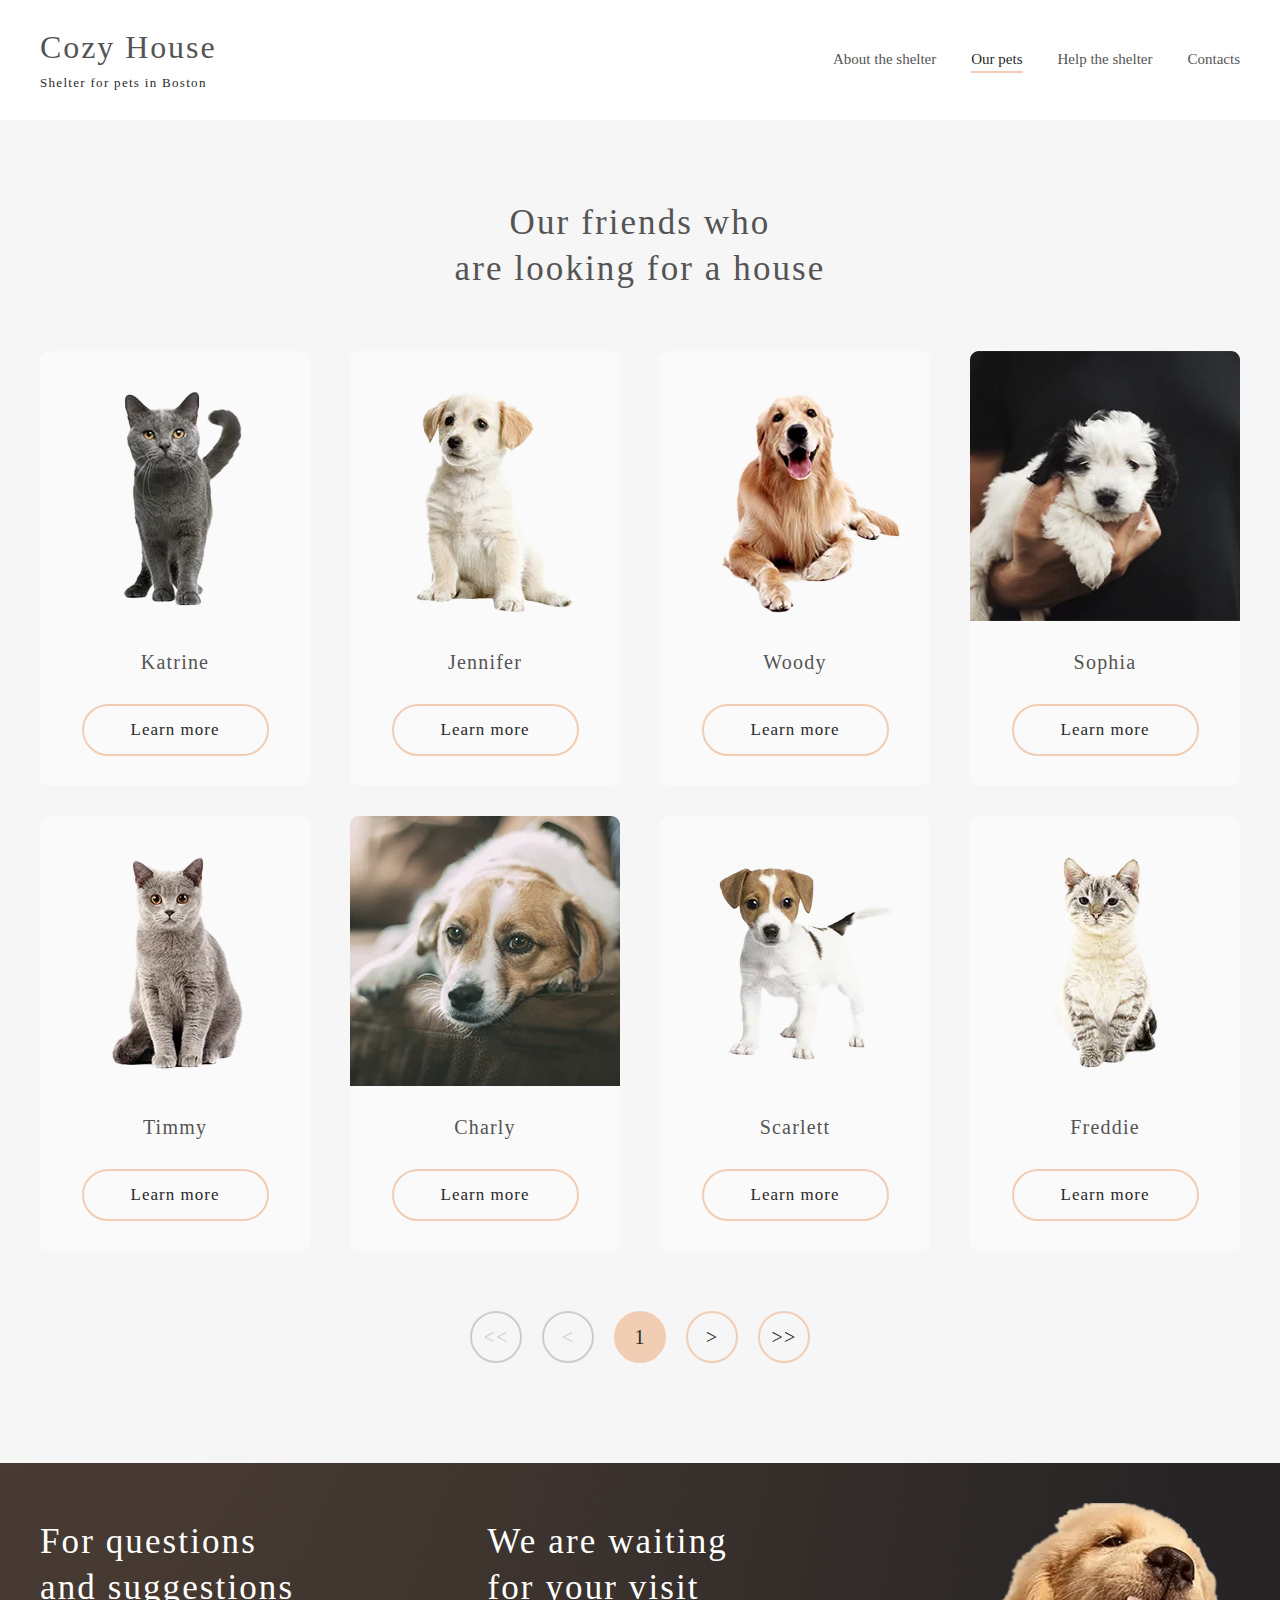
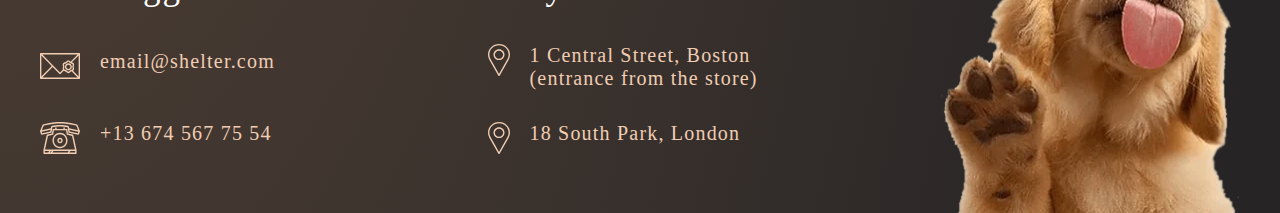
==== pages/pets/index.html @ 02c0f11a "feat: copy shelter from rsschool privat repository" ====
<!DOCTYPE html>
<html lang="en">

<head>
	<meta charset="UTF-8">
	<meta http-equiv="X-UA-Compatible" content="IE=edge">
	<meta name="viewport" content="width=device-width, initial-scale=1.0">
	<link rel="icon" href="../../assets/images/favicon--pets2.ico">
	<link rel="stylesheet" href="./css/style.css">
	<title>Pets</title>
</head>

<body>
	<div class="wrapper">
		<header class="header">
			<div class="header__container container">
				<div class="header__logo">
					<h1 class="header__title"><a href="../main/index.html">Cozy House</a></h1>
					<div class="header__subtitle">Shelter for pets in Boston</div>
				</div>
				<nav class="header__nav">
					<ul class="header__list">
						<li class="header__item"><a href="../main/index.html" class="header__link">About the shelter</a></li>
						<li class="header__item header__item--active"><a href="#" class="header__link header__link--active">Our pets</a></li>
						<li class="header__item"><a href="../main/index.html#help" class="header__link">Help the shelter</a></li>
						<li class="header__item"><a href="#footer" class="header__link">Contacts</a></li>
					</ul>
				</nav>
				<div class="hamburger">
					<div class="line line1"></div>
					<div class="line line2"></div>
					<div class="line line3"></div>
				</div>
				<div class="hamburger-overlay"></div>
			</div>
		</header>
		<main class="main">
			<section class="gallery">
				<div class="gallery__container container">
					<h3 class="gallery__title">
						Our friends who<br />
						are looking for a house
					</h3>
					<div class="gallery__body body-gallery">				
					<div class="body-gallery__card" data-name="Katrine">
						<img src="../../assets/images/pets-katrine_no_bg.webp" alt="Katrine" class="body-gallery__picture">
						<h4 class="body-gallery__title">Katrine</h4>
						<div class="btn btn--transparent"><a href="javascript:void(0);" class="btn__link">Learn more</a></div>
					</div>
					<div class="body-gallery__card" data-name="Jennifer">
						<img src="../../assets/images/pets-jennifer_no_bg.webp" alt="Jennifer" class="body-gallery__picture">
						<h4 class="body-gallery__title">Jennifer</h4>
						<div class="btn btn--transparent jennifer-button"><a href="javascript:void(0);" class="btn__link">Learn more</a></div>
					</div>
					<div class="body-gallery__card" data-name="Woody">
						<img src="../../assets/images/pets-woody_no_bg.webp" alt="Woody" class="body-gallery__picture">
						<h4 class="body-gallery__title">Woody</h4>
						<div class="btn btn--transparent"><a href="javascript:void(0);" class="btn__link">Learn more</a></div>
					</div>
					<div class="body-gallery__card" data-name="Sophia">
						<img src="../../assets/images/pets-sophia.webp" alt="Sophia" class="body-gallery__picture">
						<h4 class="body-gallery__title">Sophia</h4>
						<div class="btn btn--transparent"><a href="javascript:void(0);" class="btn__link">Learn more</a></div>
					</div>
					<div class="body-gallery__card" data-name="Timmy">
						<img src="../../assets/images/pets-timmy_no-bg.webp" alt="Timmy" class="body-gallery__picture">
						<h4 class="body-gallery__title">Timmy</h4>
						<div class="btn btn--transparent"><a href="javascript:void(0);" class="btn__link">Learn more</a></div>
					</div>
					<div class="body-gallery__card" data-name="Charly">
						<img src="../../assets/images/pets-charly.webp" alt="Charly" class="body-gallery__picture">
						<h4 class="body-gallery__title">Charly</h4>
						<div class="btn btn--transparent"><a href="javascript:void(0);" class="btn__link">Learn more</a></div>
					</div>
					<div class="body-gallery__card" data-name="Scarlett">
						<img src="../../assets/images/pets-scarlet_no-bg.webp" alt="Scarlett" class="body-gallery__picture">
						<h4 class="body-gallery__title">Scarlett</h4>
						<div class="btn btn--transparent"><a href="javascript:void(0);" class="btn__link">Learn more</a></div>
					</div>
					<div class="body-gallery__card" data-name="Freddie">
						<img src="../../assets/images/pets-fredie_no-bg.webp" alt="Freddie" class="body-gallery__picture">
						<h4 class="body-gallery__title">Freddie</h4>
						<div class="btn btn--transparent"><a href="javascript:void(0);" class="btn__link">Learn more</a></div>
					</div>
					</div>
					<div class="gallery__controls">
						<div class="arrow arrow--previos">&lt;&lt;</div>
						<div class="arrow arrow--previos">&lt;</div>
						<div class="arrow arrow--actual">1</div>
						<div class="arrow arrow--further">&gt;</div>
						<div class="arrow arrow--further">&gt;&gt;</div>
					</div>
				</div>
			</section>
		</main>
		<footer class="footer" id="footer">
			<div class="footer__container container">
				<div class="footer__column">
					<h3 class="footer__title">
						For questions and suggestions
					</h3>
					<div class="footer__item item-footer item-footer--left">
						<a href="mailto:email@shelter.com" class="item-footer__link">
							<img src="../../assets/icons/icon-email.svg" alt="E-mail" class="item-footer__img">
						</a>
						<div class="item-footer-text"><a href="mailto:email@shelter.com"
								class="item-footer__link">email@shelter.com</a></div>
					</div>
					<div class="footer__item item-footer item-footer--left-2">
						<a href="tel:+136745677554" class="item-footer__link">
							<img src="../../assets/icons/icon-phone.svg" alt="Phone" class="item-footer__img">
						</a>
						<div class="item-footer-text"><a href="tel:+136745677554" class="item-footer__link">+13 674 567 75
								54</a></div>
					</div>
				</div>
				<div class="footer__column">
					<h3 class="footer__title">
						We are waiting for your visit
					</h3>
					<div class="footer__item item-footer item-footer--right">
						<a href="https://goo.gl/maps/mhTbUUXM4qGCD4QF9" class="item-footer__link">
							<img src="../../assets/icons/icon-marker.svg" alt="Map 1" class="item-footer__img">
						</a>
						<div class="item-footer-text"><a href="https://goo.gl/maps/mhTbUUXM4qGCD4QF9" class="item-footer__link">1
								Central Street, Boston <br /> (entrance from the store)</a></div>
					</div>
					<div class="footer__item item-footer item-footer--right-2">
						<a href="https://goo.gl/maps/EDVRrbrvhe4mkYNGA" class="item-footer__link">
							<img src="../../assets/icons/icon-marker.svg" alt="Map 2" class="item-footer__img">
						</a>
						<div class="item-footer-text"><a href="https://goo.gl/maps/EDVRrbrvhe4mkYNGA" class="item-footer__link">18
								South Park, London</a></div>
					</div>
				</div>
				<img src="../../assets/images/footer-puppy.webp" alt="Footer logo" class="footer__logo">
			</div>
		</footer>
		<div id="popup" class="popup">
			<div class="popup__body">
				<div class="popup__content">
					<a href="#our-friends" class="popup__close close-popup"></a>
					<div class="popup__image"></div>
					<div class="popup__description">
						<div class="popup__title">Jennifer</div>
						<div class="popup__subtitle">Dog - Labrador</div>
						<div class="popup__text">Jennifer is a sweet 2 months old Labrador that is patiently waiting to find a new
							forever home. This girl really enjoys
							being able to go outside to run and play, but won't hesitate to play up a storm in the house if she has
							all of her
							favorite toys.</div>
						<ul class="popup__list">
							<li class="popup__item popup__item--age"><b>Age:</b>&#160;<span class="popup-item-age">2 months</span>
							</li>
							<li class="popup__item popup__item--inoculations"><b>Inoculations:</b>&#160;<span
									class="popup-item-inoculations">none</span></li>
							<li class="popup__item popup__item--diseases"><b>Diseases:</b>&#160;<span
									class="popup-item-diseases">none</span></li>
							<li class="popup__item popup__item--parasites"><b>Parasites:</b>&#160;<span
									class="popup-item-parasites">none</span></li>
						</ul>
					</div>
				</div>
			</div>
			<div class="popup__overlay"></div>
		</div>
	</div>
	<script src="./script.js"></script>
</body>

</html>
---- pages/pets/css/style.css ----
@font-face {
  font-family: Arial-regular;
  src: url("/janchorny-JSFE2022Q1/shelter/assets/fonts/Arial/Arial_regular.ttf");
}

@font-face {
  font-family: Arial-italic;
  src: url("/janchorny-JSFE2022Q1/shelter/assets/fonts/Arial/Arial_italic.ttf");
}

@font-face {
  font-family: Georgia-regular;
  src: url("/janchorny-JSFE2022Q1/shelter/assets/fonts/Georgia/georgia_regular.ttf");
}

@font-face {
  font-family: Georgia-bold;
  src: url("/janchorny-JSFE2022Q1/shelter/assets/fonts/Georgia/georgia_bold.ttf");
}

@font-face {
  font-family: Georgia-italic;
  src: url("/janchorny-JSFE2022Q1/shelter/assets/fonts/Georgia/georgia_italic.ttf");
}

/*! normalize.css v8.0.1 | MIT License | github.com/necolas/normalize.css */
/* Document
   ========================================================================== */
/**
 * 1. Correct the line height in all browsers.
 * 2. Prevent adjustments of font size after orientation changes in iOS.
 */
html {
  height: 100%;
  scroll-behavior: smooth;
  line-height: 1.15;
  /* 1 */
  -webkit-text-size-adjust: 100%;
  /* 2 */
}

/* Sections
   ========================================================================== */
/**
 * Remove the margin in all browsers.
 */
body {
  margin: 0;
  height: 100%;
  scroll-behavior: smooth;
  font-size: 0.9375rem;
  line-height: 1.5rem;
  background: #fff;
}

body.overflow {
  overflow: hidden;
}

/**
 * Render the `main` element consistently in IE.
 */
main {
  display: block;
}

/**
 * Correct the font size and margin on `h1` elements within `section` and
 * `article` contexts in Chrome, Firefox, and Safari.
 */
h1 {
  font-size: 2em;
  margin: 0.67em 0;
}

/* Grouping content
   ========================================================================== */
/**
 * 1. Add the correct box sizing in Firefox.
 * 2. Show the overflow in Edge and IE.
 */
hr {
  -webkit-box-sizing: content-box;
          box-sizing: content-box;
  /* 1 */
  height: 0;
  /* 1 */
  overflow: visible;
  /* 2 */
}

/**
 * 1. Correct the inheritance and scaling of font size in all browsers.
 * 2. Correct the odd `em` font sizing in all browsers.
 */
pre {
  font-family: monospace, monospace;
  /* 1 */
  font-size: 1em;
  /* 2 */
}

/* Text-level semantics
   ========================================================================== */
/**
 * Remove the gray background on active links in IE 10.
 */
a {
  background-color: transparent;
}

/**
 * 1. Remove the bottom border in Chrome 57-
 * 2. Add the correct text decoration in Chrome, Edge, IE, Opera, and Safari.
 */
abbr[title] {
  border-bottom: none;
  /* 1 */
  text-decoration: underline;
  /* 2 */
  -webkit-text-decoration: underline dotted;
          text-decoration: underline dotted;
  /* 2 */
}

/**
 * Add the correct font weight in Chrome, Edge, and Safari.
 */
b,
strong {
  font-weight: bolder;
}

/**
 * 1. Correct the inheritance and scaling of font size in all browsers.
 * 2. Correct the odd `em` font sizing in all browsers.
 */
code,
kbd,
samp {
  font-family: monospace, monospace;
  /* 1 */
  font-size: 1em;
  /* 2 */
}

/**
 * Add the correct font size in all browsers.
 */
small {
  font-size: 80%;
}

/**
 * Prevent `sub` and `sup` elements from affecting the line height in
 * all browsers.
 */
sub,
sup {
  font-size: 75%;
  line-height: 0;
  position: relative;
  vertical-align: baseline;
}

sub {
  bottom: -0.25em;
}

sup {
  top: -0.5em;
}

/* Embedded content
   ========================================================================== */
/**
 * Remove the border on images inside links in IE 10.
 */
img {
  border-style: none;
}

/* Forms
   ========================================================================== */
/**
 * 1. Change the font styles in all browsers.
 * 2. Remove the margin in Firefox and Safari.
 */
button,
input,
optgroup,
select,
textarea {
  font-family: inherit;
  /* 1 */
  font-size: 100%;
  /* 1 */
  line-height: 1.15;
  /* 1 */
  margin: 0;
  /* 2 */
}

/**
 * Show the overflow in IE.
 * 1. Show the overflow in Edge.
 */
button,
input {
  /* 1 */
  overflow: visible;
}

/**
 * Remove the inheritance of text transform in Edge, Firefox, and IE.
 * 1. Remove the inheritance of text transform in Firefox.
 */
button,
select {
  /* 1 */
  text-transform: none;
}

/**
 * Correct the inability to style clickable types in iOS and Safari.
 */
button,
[type="button"],
[type="reset"],
[type="submit"] {
  -webkit-appearance: button;
}

/**
 * Remove the inner border and padding in Firefox.
 */
button::-moz-focus-inner,
[type="button"]::-moz-focus-inner,
[type="reset"]::-moz-focus-inner,
[type="submit"]::-moz-focus-inner {
  border-style: none;
  padding: 0;
}

/**
 * Restore the focus styles unset by the previous rule.
 */
button:-moz-focusring,
[type="button"]:-moz-focusring,
[type="reset"]:-moz-focusring,
[type="submit"]:-moz-focusring {
  outline: 1px dotted ButtonText;
}

/**
 * Correct the padding in Firefox.
 */
fieldset {
  padding: 0.35em 0.75em 0.625em;
}

/**
 * 1. Correct the text wrapping in Edge and IE.
 * 2. Correct the color inheritance from `fieldset` elements in IE.
 * 3. Remove the padding so developers are not caught out when they zero out
 *    `fieldset` elements in all browsers.
 */
legend {
  -webkit-box-sizing: border-box;
          box-sizing: border-box;
  /* 1 */
  color: inherit;
  /* 2 */
  display: table;
  /* 1 */
  max-width: 100%;
  /* 1 */
  padding: 0;
  /* 3 */
  white-space: normal;
  /* 1 */
}

/**
 * Add the correct vertical alignment in Chrome, Firefox, and Opera.
 */
progress {
  vertical-align: baseline;
}

/**
 * Remove the default vertical scrollbar in IE 10+.
 */
textarea {
  overflow: auto;
}

/**
 * 1. Add the correct box sizing in IE 10.
 * 2. Remove the padding in IE 10.
 */
[type="checkbox"],
[type="radio"] {
  -webkit-box-sizing: border-box;
          box-sizing: border-box;
  /* 1 */
  padding: 0;
  /* 2 */
}

/**
 * Correct the cursor style of increment and decrement buttons in Chrome.
 */
[type="number"]::-webkit-inner-spin-button,
[type="number"]::-webkit-outer-spin-button {
  height: auto;
}

/**
 * 1. Correct the odd appearance in Chrome and Safari.
 * 2. Correct the outline style in Safari.
 */
[type="search"] {
  -webkit-appearance: textfield;
  /* 1 */
  outline-offset: -2px;
  /* 2 */
}

/**
 * Remove the inner padding in Chrome and Safari on macOS.
 */
[type="search"]::-webkit-search-decoration {
  -webkit-appearance: none;
}

/**
 * 1. Correct the inability to style clickable types in iOS and Safari.
 * 2. Change font properties to `inherit` in Safari.
 */
::-webkit-file-upload-button {
  -webkit-appearance: button;
  /* 1 */
  font: inherit;
  /* 2 */
}

/* Interactive
   ========================================================================== */
/*
 * Add the correct display in Edge, IE 10+, and Firefox.
 */
details {
  display: block;
}

/*
 * Add the correct display in all browsers.
 */
summary {
  display: list-item;
}

/* Misc
   ========================================================================== */
/**
 * Add the correct display in IE 10+.
 */
template {
  display: none;
}

/**
 * Add the correct display in IE 10.
 */
[hidden] {
  display: none;
}

*,
*::before,
*::after {
  padding: 0;
  margin: 0;
  border: 0;
  -webkit-box-sizing: border-box;
          box-sizing: border-box;
  -webkit-transition: 0.3s;
  transition: 0.3s;
}

a {
  text-decoration: none;
}

ul,
ol,
li {
  list-style: none;
}

img {
  vertical-align: top;
}

h1,
h2,
h3,
h4,
h5,
h6 {
  font-weight: inherit;
  font-size: inherit;
}

/*----------------General styles-----------------------*/
.wrapper {
  min-height: 100%;
  display: -webkit-box;
  display: -ms-flexbox;
  display: flex;
  -webkit-box-orient: vertical;
  -webkit-box-direction: normal;
      -ms-flex-direction: column;
          flex-direction: column;
  overflow: clip;
  background: radial-gradient(100% 215.42% at 0% 0%, #5B483A 0%, #262425 100%), #211F20;
}

@media (max-width: 1280px) {
  .wrapper {
    max-width: 80rem;
    margin: 0 auto;
  }
}

.container {
  max-width: 80rem;
  margin: 0 auto;
  padding: 0 40px;
}

@media (max-width: 1280px) {
  .container {
    padding: 0px;
  }
}

.btn {
  display: -webkit-box;
  display: -ms-flexbox;
  display: flex;
  -webkit-box-align: center;
      -ms-flex-align: center;
          align-items: center;
  -webkit-box-pack: center;
      -ms-flex-pack: center;
          justify-content: center;
  width: 207px;
  height: 52px;
  background: #F1CDB3;
  border-radius: 100px;
  font-family: Georgia-regular;
  text-align: center;
  font-weight: 400;
  font-size: 1.0625rem;
  line-height: 130%;
  letter-spacing: 0.06em;
}

.btn__link {
  color: #292929;
}

.btn:hover {
  background: #FDDCC4;
  cursor: pointer;
}

.btn--transparent {
  border: 2px solid #F1CDB3;
  background: transparent;
  width: 187px;
}

/*----------------Main-----------------------*/
.main {
  -webkit-box-flex: 1;
      -ms-flex: 1 1 auto;
          flex: 1 1 auto;
  background: #f6f6f6;
}

/*----------------Header-----------------------*/
.header {
  padding: 30px 40px;
  background: #ffffff;
  position: -webkit-sticky;
  position: sticky;
  top: 0px;
}

@media (max-width: 1280px) {
  .header {
    padding: 30px 0px;
  }
}

@media (max-width: 768px) {
  .header {
    padding: 30px 10px 30px 0px;
    margin: 0 -16px 0 -8px;
  }
}

@media (max-width: 320px) {
  .header {
    padding: 30px 0px 30px 0px;
    margin: 0px 0px 0px 0px;
  }
}

.header__container {
  position: relative;
  display: -webkit-box;
  display: -ms-flexbox;
  display: flex;
  -webkit-box-pack: justify;
      -ms-flex-pack: justify;
          justify-content: space-between;
  -webkit-box-align: center;
      -ms-flex-align: center;
          align-items: center;
  padding: 0 40px;
}

@media (max-width: 321px) {
  .header__container {
    padding: 0px 34px 0px 10px;
  }
}

.header__title {
  font-family: Georgia-regular;
  font-size: 2rem;
  line-height: 2.1875rem;
  letter-spacing: 0.06em;
  font-weight: 400;
  margin: 0 0 10px 0;
  position: relative;
  z-index: 4;
}

.header__title a {
  color: #545454;
}

.header__subtitle {
  font-family: Arial-regular;
  font-size: 0.8125rem;
  line-height: 0.9375rem;
  letter-spacing: 0.1em;
  font-weight: 400;
  color: #292929;
  position: relative;
  z-index: 4;
}

@media (max-width: 320px) {
  .header__subtitle {
    margin: 0px 0px 0px 5px;
  }
}

.header__list {
  display: -webkit-box;
  display: -ms-flexbox;
  display: flex;
}

@media (max-width: 767px) {
  .header__list {
    position: fixed;
    -webkit-box-orient: vertical;
    -webkit-box-direction: normal;
        -ms-flex-direction: column;
            flex-direction: column;
    -webkit-box-align: center;
        -ms-flex-align: center;
            align-items: center;
    -webkit-box-pack: center;
        -ms-flex-pack: center;
            justify-content: center;
    gap: 40px;
    width: 320px;
    height: 100%;
    overflow-y: auto;
    background-color: #ffffff;
    z-index: 3;
    margin: 0;
    top: 0;
    right: -320px;
    -webkit-transition: 1.0s;
    transition: 1.0s;
  }
  .header__list.open {
    right: 0;
  }
}

.header__item {
  font-family: Arial-regular;
  font-size: 0.9375rem;
  line-height: 160%;
  font-weight: 400;
}

@media (max-width: 767px) {
  .header__item {
    font-size: 2rem;
  }
}

.header__item:not(:last-child) {
  margin: 0 35px 0 0;
}

@media (max-width: 768px) {
  .header__item:not(:last-child) {
    margin: 0px;
  }
}

.header__item--active {
  border-bottom: 2px solid #F1CDB3;
}

.header__item:active {
  border-bottom: 2px solid #F1CDB3;
}

.header__link {
  color: #545454;
}

.header__link--active {
  color: #292929;
}

.header__link:active, .header__link:hover {
  color: #292929;
  cursor: pointer;
}

/*=============== Burger menu =============== */
.hamburger {
  display: none;
}

@media (max-width: 767px) {
  .hamburger {
    display: -webkit-box;
    display: -ms-flexbox;
    display: flex;
    -webkit-box-orient: vertical;
    -webkit-box-direction: normal;
        -ms-flex-direction: column;
            flex-direction: column;
    -webkit-box-pack: justify;
        -ms-flex-pack: justify;
            justify-content: space-between;
    -webkit-box-align: center;
        -ms-flex-align: center;
            align-items: center;
    min-width: 30px;
    height: 22px;
    cursor: pointer;
    -webkit-user-select: none;
       -moz-user-select: none;
        -ms-user-select: none;
            user-select: none;
    z-index: 4;
    margin: 0px 20px 0px 20px;
  }
}

.line {
  width: 100%;
  height: 2px;
  background: #000000;
  margin: 0;
  z-index: 15;
  -webkit-transition: all 0.3s ease-in-out;
  transition: all 0.3s ease-in-out;
}

.hamburger.open .line1 {
  -webkit-transform: rotate(-90deg) translate(-10px, -10px);
          transform: rotate(-90deg) translate(-10px, -10px);
}

.hamburger.open .line2 {
  -webkit-transform: rotate(-270deg) translate(0, 0);
          transform: rotate(-270deg) translate(0, 0);
}

.hamburger.open .line3 {
  -webkit-transform: rotate(90deg) translate(-10px, -10px);
          transform: rotate(90deg) translate(-10px, -10px);
}

.hamburger-overlay {
  display: none;
}

@media (max-width: 767px) {
  .hamburger-overlay.open {
    display: block;
    position: fixed;
    top: 0;
    left: 0;
    width: 100%;
    height: 100%;
    z-index: 2;
    background-color: #292929;
    opacity: 0.6;
  }
}

/*----------------Gallery----------------------*/
.gallery {
  padding: 80px 40px 100px 40px;
  overflow: hidden;
}

@media (max-width: 768px) {
  .gallery {
    padding: 80px 40px 75px 40px;
  }
}

@media (max-width: 767px) {
  .gallery {
    padding: 42px 10px;
  }
}

.gallery__title {
  font-family: Georgia-regular;
  font-style: normal;
  font-weight: 400;
  font-size: 2.1875rem;
  line-height: 130%;
  text-align: center;
  letter-spacing: 0.06em;
  color: #545454;
  margin-bottom: 60px;
}

@media (max-width: 768px) {
  .gallery__title {
    margin-bottom: 30px;
  }
}

@media (max-width: 320px) {
  .gallery__title {
    margin-bottom: 42px;
    font-size: 1.5625rem;
  }
}

.gallery__controls {
  display: -webkit-box;
  display: -ms-flexbox;
  display: flex;
  -webkit-box-pack: center;
      -ms-flex-pack: center;
          justify-content: center;
  gap: 20px;
}

@media (max-width: 375px) {
  .gallery__controls {
    gap: 10px;
  }
}

.body-gallery {
  display: -ms-grid;
  display: grid;
  -ms-grid-columns: (1fr)[4];
      grid-template-columns: repeat(4, 1fr);
  row-gap: 30px;
  -webkit-column-gap: 40px;
          column-gap: 40px;
  margin-bottom: 60px;
}

@media (max-width: 1279px) {
  .body-gallery {
    -ms-grid-columns: (1fr)[3];
        grid-template-columns: repeat(3, 1fr);
    margin: 0px 20px;
    max-height: 1365px;
    overflow: hidden;
    margin-bottom: 40px;
  }
}

@media (max-width: 1030px) {
  .body-gallery {
    -ms-grid-columns: (1fr)[2];
        grid-template-columns: repeat(2, 1fr);
    margin: 0px 50px;
    margin-bottom: 40px;
  }
}

@media (max-width: 767px) {
  .body-gallery {
    -ms-grid-columns: (1fr)[1];
        grid-template-columns: repeat(1, 1fr);
    margin: 0px 15px;
    margin-bottom: 40px;
  }
}

@media (max-width: 320px) {
  .body-gallery {
    margin: 0px 15px;
    margin-bottom: 40px;
  }
}

.body-gallery__card {
  background: #FAFAFA;
  display: -webkit-box;
  display: -ms-flexbox;
  display: flex;
  -webkit-box-orient: vertical;
  -webkit-box-direction: normal;
      -ms-flex-direction: column;
          flex-direction: column;
  -webkit-box-pack: justify;
      -ms-flex-pack: justify;
          justify-content: space-between;
  -webkit-box-align: center;
      -ms-flex-align: center;
          align-items: center;
  gap: 30px;
  padding-bottom: 30px;
  border-radius: 9px;
}

.body-gallery__card:hover {
  cursor: pointer;
}

.body-gallery__card:hover .body-gallery__picture {
  background: #F6F6F6;
}

.body-gallery__card:hover .btn {
  background: #FDDCC4;
}

.body-gallery__title {
  font-family: Georgia-regular;
  font-style: normal;
  font-weight: 400;
  font-size: 1.25rem;
  line-height: 115%;
  letter-spacing: 0.06em;
  color: #545454;
}

.arrow {
  width: 52px;
  height: 52px;
  display: -webkit-box;
  display: -ms-flexbox;
  display: flex;
  -webkit-box-align: center;
      -ms-flex-align: center;
          align-items: center;
  -webkit-box-pack: center;
      -ms-flex-pack: center;
          justify-content: center;
  -webkit-box-sizing: border-box;
          box-sizing: border-box;
  border-radius: 100px;
  font-family: Arial-regular;
  font-style: normal;
  font-weight: 400;
  font-size: 1.25rem;
  line-height: 115%;
  letter-spacing: 0.06em;
  border: 2px solid #F1CDB3;
  color: #292929;
}

.arrow--previos {
  color: #CDCDCD;
  border: 2px solid #CDCDCD;
}

.arrow--actual {
  background: #F1CDB3;
}

.arrow--further {
  border: 2px solid #F1CDB3;
}

.arrow--further:hover {
  background: #FDDCC4;
  border: none;
  cursor: pointer;
}

.popup {
  position: fixed;
  width: 100%;
  height: 100%;
  background: rgba(41, 41, 41, 0.6);
  top: 0;
  left: 0;
  opacity: 0;
  visibility: hidden;
  overflow-y: auto;
  -webkit-transition: all 0.8s ease 0s;
  transition: all 0.8s ease 0s;
}

.popup.open {
  opacity: 1;
  visibility: visible;
}

.popup.open .popup__content {
  -webkit-transform: perspective(600px) translate(0px, 0px) rotate(0);
          transform: perspective(600px) translate(0px, 0px) rotate(0);
  opacity: 1;
}

.popup__body {
  position: relative;
  min-height: 100%;
  display: -webkit-box;
  display: -ms-flexbox;
  display: flex;
  -webkit-box-align: center;
      -ms-flex-align: center;
          align-items: center;
  -webkit-box-pack: center;
      -ms-flex-pack: center;
          justify-content: center;
}

.popup__close {
  position: absolute;
  top: -50px;
  right: -40px;
  background: url("../../../assets/icons/Icon-close-popup.svg");
  background-position: center;
  background-repeat: no-repeat;
  width: 52px;
  height: 52px;
  border: 2px solid #F1CDB3;
  border-radius: 100px;
  z-index: 4;
}

@media (max-width: 767px) {
  .popup__close {
    top: -55px;
    right: -30px;
  }
}

.popup__close:hover {
  background: url("../../../assets/icons/Icon-close-popup.svg"), #FDDCC4;
  background-position: center center;
  background-repeat: no-repeat no-repeat;
}

.popup__content {
  position: relative;
  z-index: 3;
  display: -webkit-box;
  display: -ms-flexbox;
  display: flex;
  max-width: 900px;
  min-width: 240px;
  background-color: #FAFAFA;
  border-radius: 9px;
  -webkit-box-shadow: 0px 2px 35px 14px rgba(13, 13, 13, 0.04);
          box-shadow: 0px 2px 35px 14px rgba(13, 13, 13, 0.04);
  margin: 0px 60px;
  -webkit-transform: perspective(600px) translate(0px, -100%) rotate(45deg);
          transform: perspective(600px) translate(0px, -100%) rotate(45deg);
  opacity: 0;
  -webkit-transition: all 0.8s ease 0s;
  transition: all 0.8s ease 0s;
}

.popup__image {
  -webkit-box-flex: 1;
      -ms-flex: 1 1 56%;
          flex: 1 1 56%;
  background: url("../../../assets/images/pets-jennifer_no_bg.webp");
  background-position: center;
  background-repeat: no-repeat;
  background-size: contain;
}

@media (max-width: 767px) {
  .popup__image {
    display: none;
  }
}

.popup__description {
  -webkit-box-flex: 1;
      -ms-flex: 1 1 44%;
          flex: 1 1 44%;
  -webkit-box-orient: vertical;
  -webkit-box-direction: normal;
      -ms-flex-direction: column;
          flex-direction: column;
  padding: 55px 20px 85px 29px;
}

@media (max-width: 768px) {
  .popup__description {
    padding: 10px 9px 37px 11px;
  }
}

@media (max-width: 767px) {
  .popup__description {
    -webkit-box-flex: 1;
        -ms-flex: 1 1 100%;
            flex: 1 1 100%;
  }
}

@media (max-width: 440px) {
  .popup__description {
    padding: 10px;
  }
}

.popup__title {
  font-family: 'Georgia';
  font-style: normal;
  font-weight: 400;
  font-size: 2.1875rem;
  line-height: 130%;
  letter-spacing: 0.06em;
  color: #000000;
  margin-bottom: 10px;
}

@media (max-width: 440px) {
  .popup__title {
    text-align: center;
  }
}

.popup__subtitle {
  font-family: 'Georgia';
  font-style: normal;
  font-weight: 400;
  font-size: 1.25rem;
  line-height: 115%;
  letter-spacing: 0.06em;
  color: #000000;
  margin-bottom: 40px;
}

@media (max-width: 768px) {
  .popup__subtitle {
    margin-bottom: 20px;
  }
}

@media (max-width: 440px) {
  .popup__subtitle {
    text-align: center;
  }
}

.popup__text {
  font-family: 'Georgia';
  font-style: normal;
  font-weight: 400;
  font-size: 0.9375rem;
  line-height: 110%;
  letter-spacing: 0.06em;
  color: #000000;
  margin-bottom: 40px;
}

@media (max-width: 768px) {
  .popup__text {
    font-size: 0.8125rem;
    margin-bottom: 20px;
  }
}

@media (max-width: 440px) {
  .popup__text {
    text-align: justify;
    margin-bottom: 24px;
  }
}

.popup__item {
  list-style: none;
  position: relative;
  padding: 0px 0px 0px 10px;
  font-family: 'Georgia';
  font-style: normal;
  font-weight: 400;
  font-size: 0.9375rem;
  line-height: 110%;
  letter-spacing: 0.06em;
  color: #000000;
  margin-bottom: 10px;
}

@media (max-width: 768px) {
  .popup__item {
    margin-bottom: 5px;
  }
}

.popup__item::before {
  content: '';
  position: absolute;
  left: 0;
  top: 50%;
  height: 4px;
  width: 4px;
  text-align: right;
  background: #F1CDB3;
}

.popup__overlay {
  display: none;
}

.popup__overlay.open {
  display: block;
  position: fixed;
  top: 0;
  left: 0;
  width: 100%;
  height: 100%;
  z-index: 2;
}

/*----------------Footer-----------------------*/
.footer {
  padding: 40px 0 0 0;
  overflow: hidden;
}

@media (max-width: 1280px) {
  .footer {
    padding: 40px 40px 0 40px;
  }
}

@media (max-width: 768px) {
  .footer {
    padding: 15px 0 0 0;
  }
}

@media (max-width: 660px) {
  .footer {
    padding: 15px 10px 0 10px;
  }
}

.footer__container {
  display: -webkit-box;
  display: -ms-flexbox;
  display: flex;
  -webkit-box-pack: justify;
      -ms-flex-pack: justify;
          justify-content: space-between;
  -ms-flex-wrap: wrap;
      flex-wrap: wrap;
}

@media (max-width: 768px) {
  .footer__container {
    -webkit-box-pack: center;
        -ms-flex-pack: center;
            justify-content: center;
    -webkit-column-gap: 62px;
            column-gap: 62px;
    row-gap: 62px;
  }
}

@media (max-width: 320px) {
  .footer__container {
    row-gap: 25px;
  }
}

.footer__column {
  margin-top: 16px;
  display: -webkit-box;
  display: -ms-flexbox;
  display: flex;
  -webkit-box-orient: vertical;
  -webkit-box-direction: normal;
      -ms-flex-direction: column;
          flex-direction: column;
}

@media (max-width: 768px) {
  .footer__column {
    margin-left: -5px;
  }
}

@media (max-width: 320px) {
  .footer__column {
    margin-left: 0;
    -webkit-box-align: center;
        -ms-flex-align: center;
            align-items: center;
  }
}

.footer__column:nth-child(2) {
  margin-left: -5px;
}

@media (max-width: 1040px) {
  .footer__column:nth-child(2) {
    margin-left: 10px;
  }
}

@media (max-width: 768px) {
  .footer__column:nth-child(2) {
    margin-left: -5px;
  }
}

@media (max-width: 320px) {
  .footer__column:nth-child(2) {
    margin-left: 0;
  }
}

.footer__title {
  font-family: Georgia-regular;
  font-style: normal;
  font-weight: 400;
  font-size: 2.1875rem;
  line-height: 130%;
  letter-spacing: 0.06em;
  color: #FFFFFF;
  max-width: 280px;
}

@media (max-width: 320px) {
  .footer__title {
    font-size: 25px;
    line-height: 130%;
    text-align: center;
    max-width: 270px;
  }
}

@media (max-width: 964px) {
  .footer__logo {
    margin-top: 15px;
  }
}

@media (max-width: 768px) {
  .footer__logo {
    margin-top: 0px;
  }
}

@media (max-width: 767px) {
  .footer__logo {
    margin-top: 15px;
  }
}

@media (max-width: 320px) {
  .footer__logo {
    max-width: 88%;
    max-height: 90%;
  }
}

.item-footer {
  display: -webkit-box;
  display: -ms-flexbox;
  display: flex;
  gap: 20px;
  -webkit-box-align: start;
      -ms-flex-align: start;
          align-items: flex-start;
}

@media (max-width: 768px) {
  .item-footer {
    -webkit-box-align: center;
        -ms-flex-align: center;
            align-items: center;
  }
}

.item-footer__link {
  color: #f1cdb3;
}

.item-footer-text {
  font-family: Georgia-regular;
  font-style: normal;
  font-weight: 400;
  font-size: 1.25rem;
  line-height: 115%;
  letter-spacing: 0.06em;
}

.item-footer--left {
  margin-top: 40px;
}

.item-footer--left-2 {
  margin-top: 40px;
}

@media (max-width: 320px) {
  .item-footer--left-2 {
    margin-top: 40px;
  }
}

.item-footer--right {
  margin-top: 34px;
}

@media (max-width: 768px) {
  .item-footer--right {
    margin-top: 32px;
    line-height: 100%;
  }
}

@media (max-width: 320px) {
  .item-footer--right {
    margin-top: 37px;
    -ms-flex-item-align: start;
        -ms-grid-row-align: start;
        align-self: start;
    margin-left: -5px;
  }
}

.item-footer--right-2 {
  margin-top: 32px;
}

@media (max-width: 320px) {
  .item-footer--right-2 {
    margin-top: 40px;
    -ms-flex-item-align: start;
        -ms-grid-row-align: start;
        align-self: start;
    margin-left: -5px;
  }
}
/*# sourceMappingURL=style.css.map */
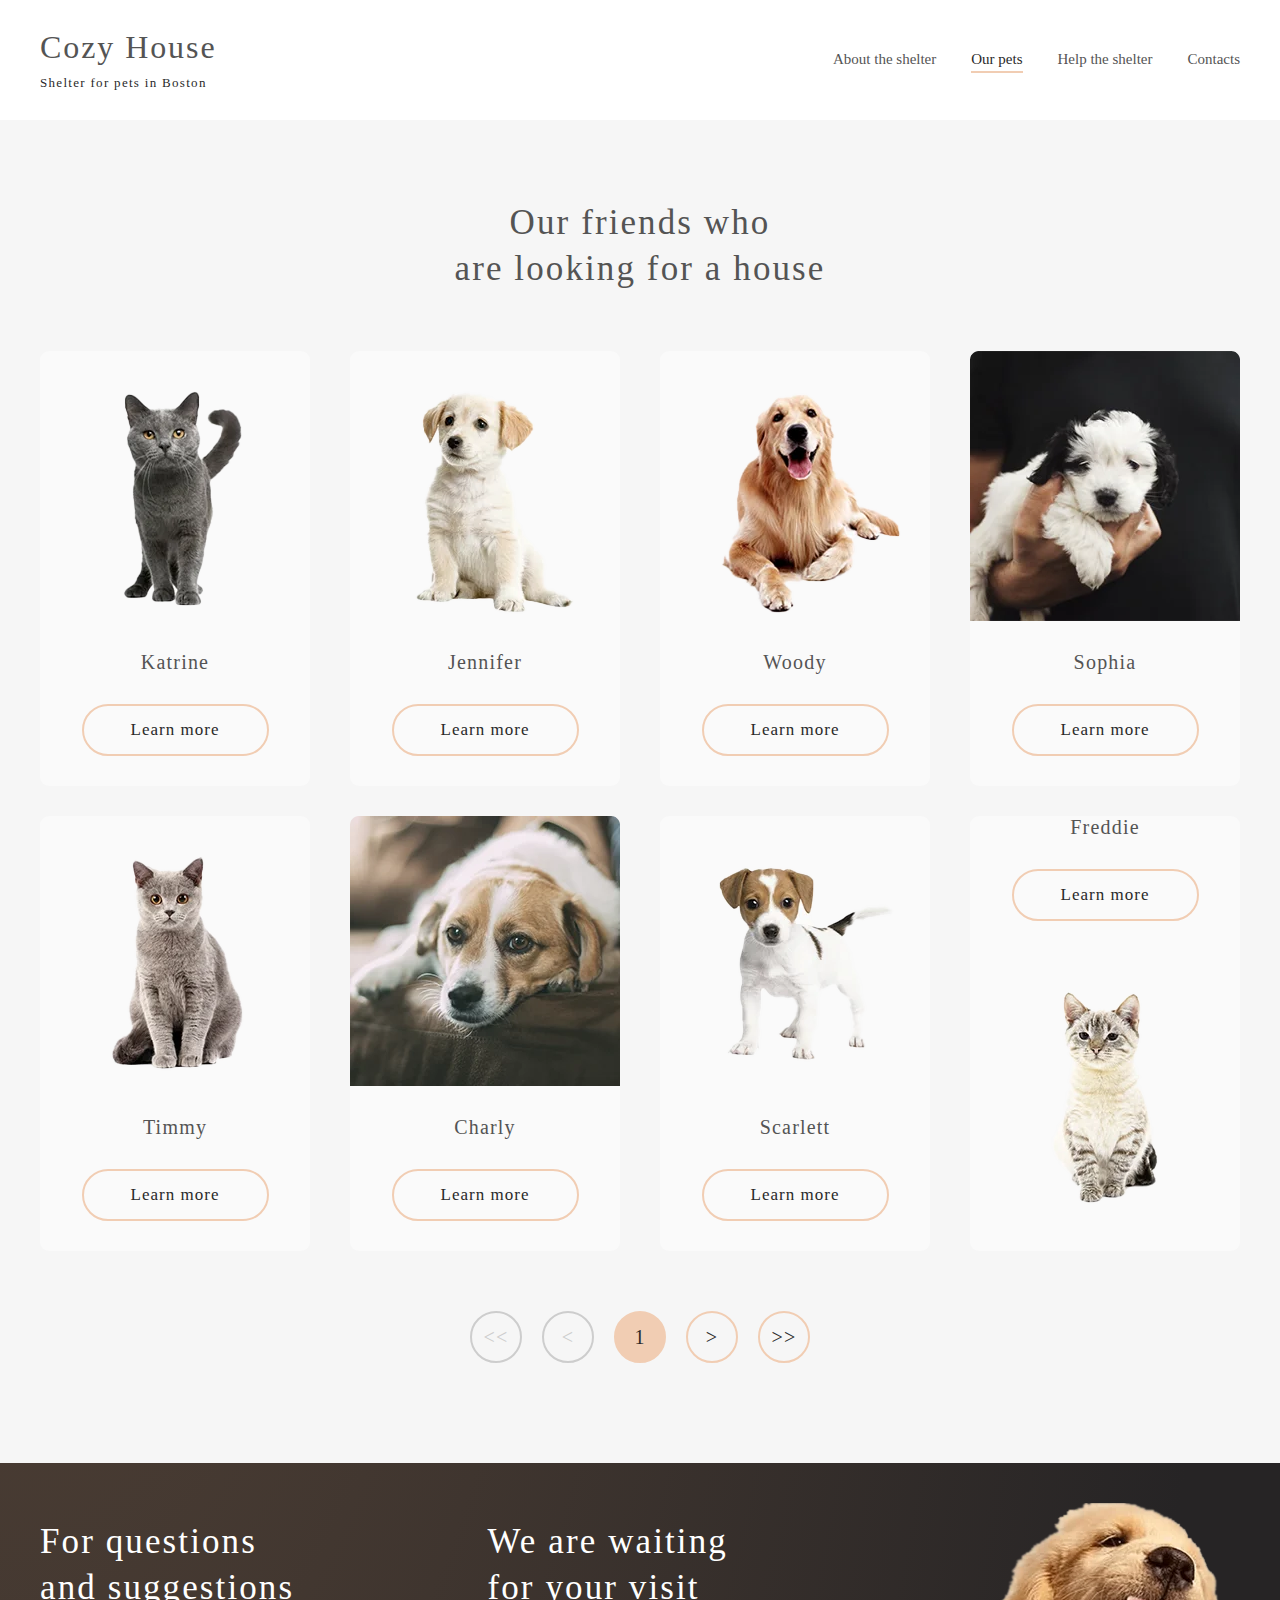
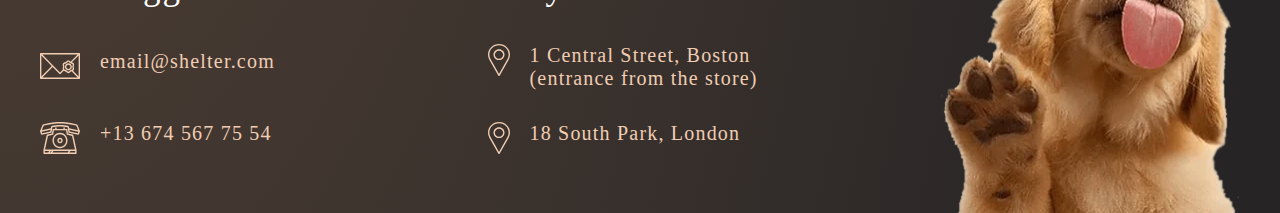
==== commit 934080b9: "refactor: change tabs to spaces on pets page" ====
--- a/pages/pets/index.html
+++ b/pages/pets/index.html
@@ -2,170 +2,175 @@
 <html lang="en">
 
 <head>
-	<meta charset="UTF-8">
-	<meta http-equiv="X-UA-Compatible" content="IE=edge">
-	<meta name="viewport" content="width=device-width, initial-scale=1.0">
-	<link rel="icon" href="../../assets/images/favicon--pets2.ico">
-	<link rel="stylesheet" href="./css/style.css">
-	<title>Pets</title>
+  <meta charset="UTF-8">
+  <meta http-equiv="X-UA-Compatible" content="IE=edge">
+  <meta name="viewport" content="width=device-width, initial-scale=1.0">
+  <link rel="icon" href="../../assets/images/favicon--pets2.ico">
+  <link rel="stylesheet" href="./css/style.css">
+  <title>Pets</title>
 </head>
 
 <body>
-	<div class="wrapper">
-		<header class="header">
-			<div class="header__container container">
-				<div class="header__logo">
-					<h1 class="header__title"><a href="../main/index.html">Cozy House</a></h1>
-					<div class="header__subtitle">Shelter for pets in Boston</div>
-				</div>
-				<nav class="header__nav">
-					<ul class="header__list">
-						<li class="header__item"><a href="../main/index.html" class="header__link">About the shelter</a></li>
-						<li class="header__item header__item--active"><a href="#" class="header__link header__link--active">Our pets</a></li>
-						<li class="header__item"><a href="../main/index.html#help" class="header__link">Help the shelter</a></li>
-						<li class="header__item"><a href="#footer" class="header__link">Contacts</a></li>
-					</ul>
-				</nav>
-				<div class="hamburger">
-					<div class="line line1"></div>
-					<div class="line line2"></div>
-					<div class="line line3"></div>
-				</div>
-				<div class="hamburger-overlay"></div>
-			</div>
-		</header>
-		<main class="main">
-			<section class="gallery">
-				<div class="gallery__container container">
-					<h3 class="gallery__title">
-						Our friends who<br />
-						are looking for a house
-					</h3>
-					<div class="gallery__body body-gallery">				
-					<div class="body-gallery__card" data-name="Katrine">
-						<img src="../../assets/images/pets-katrine_no_bg.webp" alt="Katrine" class="body-gallery__picture">
-						<h4 class="body-gallery__title">Katrine</h4>
-						<div class="btn btn--transparent"><a href="javascript:void(0);" class="btn__link">Learn more</a></div>
-					</div>
-					<div class="body-gallery__card" data-name="Jennifer">
-						<img src="../../assets/images/pets-jennifer_no_bg.webp" alt="Jennifer" class="body-gallery__picture">
-						<h4 class="body-gallery__title">Jennifer</h4>
-						<div class="btn btn--transparent jennifer-button"><a href="javascript:void(0);" class="btn__link">Learn more</a></div>
-					</div>
-					<div class="body-gallery__card" data-name="Woody">
-						<img src="../../assets/images/pets-woody_no_bg.webp" alt="Woody" class="body-gallery__picture">
-						<h4 class="body-gallery__title">Woody</h4>
-						<div class="btn btn--transparent"><a href="javascript:void(0);" class="btn__link">Learn more</a></div>
-					</div>
-					<div class="body-gallery__card" data-name="Sophia">
-						<img src="../../assets/images/pets-sophia.webp" alt="Sophia" class="body-gallery__picture">
-						<h4 class="body-gallery__title">Sophia</h4>
-						<div class="btn btn--transparent"><a href="javascript:void(0);" class="btn__link">Learn more</a></div>
-					</div>
-					<div class="body-gallery__card" data-name="Timmy">
-						<img src="../../assets/images/pets-timmy_no-bg.webp" alt="Timmy" class="body-gallery__picture">
-						<h4 class="body-gallery__title">Timmy</h4>
-						<div class="btn btn--transparent"><a href="javascript:void(0);" class="btn__link">Learn more</a></div>
-					</div>
-					<div class="body-gallery__card" data-name="Charly">
-						<img src="../../assets/images/pets-charly.webp" alt="Charly" class="body-gallery__picture">
-						<h4 class="body-gallery__title">Charly</h4>
-						<div class="btn btn--transparent"><a href="javascript:void(0);" class="btn__link">Learn more</a></div>
-					</div>
-					<div class="body-gallery__card" data-name="Scarlett">
-						<img src="../../assets/images/pets-scarlet_no-bg.webp" alt="Scarlett" class="body-gallery__picture">
-						<h4 class="body-gallery__title">Scarlett</h4>
-						<div class="btn btn--transparent"><a href="javascript:void(0);" class="btn__link">Learn more</a></div>
-					</div>
-					<div class="body-gallery__card" data-name="Freddie">
-						<img src="../../assets/images/pets-fredie_no-bg.webp" alt="Freddie" class="body-gallery__picture">
-						<h4 class="body-gallery__title">Freddie</h4>
-						<div class="btn btn--transparent"><a href="javascript:void(0);" class="btn__link">Learn more</a></div>
-					</div>
-					</div>
-					<div class="gallery__controls">
-						<div class="arrow arrow--previos">&lt;&lt;</div>
-						<div class="arrow arrow--previos">&lt;</div>
-						<div class="arrow arrow--actual">1</div>
-						<div class="arrow arrow--further">&gt;</div>
-						<div class="arrow arrow--further">&gt;&gt;</div>
-					</div>
-				</div>
-			</section>
-		</main>
-		<footer class="footer" id="footer">
-			<div class="footer__container container">
-				<div class="footer__column">
-					<h3 class="footer__title">
-						For questions and suggestions
-					</h3>
-					<div class="footer__item item-footer item-footer--left">
-						<a href="mailto:email@shelter.com" class="item-footer__link">
-							<img src="../../assets/icons/icon-email.svg" alt="E-mail" class="item-footer__img">
-						</a>
-						<div class="item-footer-text"><a href="mailto:email@shelter.com"
-								class="item-footer__link">email@shelter.com</a></div>
-					</div>
-					<div class="footer__item item-footer item-footer--left-2">
-						<a href="tel:+136745677554" class="item-footer__link">
-							<img src="../../assets/icons/icon-phone.svg" alt="Phone" class="item-footer__img">
-						</a>
-						<div class="item-footer-text"><a href="tel:+136745677554" class="item-footer__link">+13 674 567 75
-								54</a></div>
-					</div>
-				</div>
-				<div class="footer__column">
-					<h3 class="footer__title">
-						We are waiting for your visit
-					</h3>
-					<div class="footer__item item-footer item-footer--right">
-						<a href="https://goo.gl/maps/mhTbUUXM4qGCD4QF9" class="item-footer__link">
-							<img src="../../assets/icons/icon-marker.svg" alt="Map 1" class="item-footer__img">
-						</a>
-						<div class="item-footer-text"><a href="https://goo.gl/maps/mhTbUUXM4qGCD4QF9" class="item-footer__link">1
-								Central Street, Boston <br /> (entrance from the store)</a></div>
-					</div>
-					<div class="footer__item item-footer item-footer--right-2">
-						<a href="https://goo.gl/maps/EDVRrbrvhe4mkYNGA" class="item-footer__link">
-							<img src="../../assets/icons/icon-marker.svg" alt="Map 2" class="item-footer__img">
-						</a>
-						<div class="item-footer-text"><a href="https://goo.gl/maps/EDVRrbrvhe4mkYNGA" class="item-footer__link">18
-								South Park, London</a></div>
-					</div>
-				</div>
-				<img src="../../assets/images/footer-puppy.webp" alt="Footer logo" class="footer__logo">
-			</div>
-		</footer>
-		<div id="popup" class="popup">
-			<div class="popup__body">
-				<div class="popup__content">
-					<a href="#our-friends" class="popup__close close-popup"></a>
-					<div class="popup__image"></div>
-					<div class="popup__description">
-						<div class="popup__title">Jennifer</div>
-						<div class="popup__subtitle">Dog - Labrador</div>
-						<div class="popup__text">Jennifer is a sweet 2 months old Labrador that is patiently waiting to find a new
-							forever home. This girl really enjoys
-							being able to go outside to run and play, but won't hesitate to play up a storm in the house if she has
-							all of her
-							favorite toys.</div>
-						<ul class="popup__list">
-							<li class="popup__item popup__item--age"><b>Age:</b>&#160;<span class="popup-item-age">2 months</span>
-							</li>
-							<li class="popup__item popup__item--inoculations"><b>Inoculations:</b>&#160;<span
-									class="popup-item-inoculations">none</span></li>
-							<li class="popup__item popup__item--diseases"><b>Diseases:</b>&#160;<span
-									class="popup-item-diseases">none</span></li>
-							<li class="popup__item popup__item--parasites"><b>Parasites:</b>&#160;<span
-									class="popup-item-parasites">none</span></li>
-						</ul>
-					</div>
-				</div>
-			</div>
-			<div class="popup__overlay"></div>
-		</div>
-	</div>
-	<script src="./script.js"></script>
+  <div class="wrapper">
+
+    <header class="header">
+      <div class="header__container container">
+        <div class="header__logo">
+          <h1 class="header__title"><a href="../main/index.html">Cozy House</a></h1>
+          <div class="header__subtitle">Shelter for pets in Boston</div>
+        </div>
+        <nav class="header__nav">
+          <ul class="header__list">
+            <li class="header__item"><a href="../main/index.html" class="header__link">About the shelter</a></li>
+            <li class="header__item header__item--active"><a href="#" class="header__link header__link--active">Our pets</a></li>
+            <li class="header__item"><a href="../main/index.html#help" class="header__link">Help the shelter</a></li>
+            <li class="header__item"><a href="#footer" class="header__link">Contacts</a></li>
+          </ul>
+        </nav>
+        <div class="hamburger">
+          <div class="line line1"></div>
+          <div class="line line2"></div>
+          <div class="line line3"></div>
+        </div>
+        <div class="hamburger-overlay"></div>
+      </div>
+    </header>
+
+    <main class="main">
+      <section class="gallery">
+        <div class="gallery__container container">
+          <h3 class="gallery__title">
+            Our friends who<br />
+            are looking for a house
+          </h3>
+          <div class="gallery__body body-gallery">				
+            <div class="body-gallery__card" data-name="Katrine">
+              <img src="../../assets/images/pets-katrine_no_bg.webp" alt="Katrine" class="body-gallery__picture">
+              <h4 class="body-gallery__title">Katrine</h4>
+              <div class="btn btn--transparent"><a href="javascript:void(0);" class="btn__link">Learn more</a></div>
+            </div>
+            <div class="body-gallery__card" data-name="Jennifer">
+              <img src="../../assets/images/pets-jennifer_no_bg.webp" alt="Jennifer" class="body-gallery__picture">
+              <h4 class="body-gallery__title">Jennifer</h4>
+              <div class="btn btn--transparent jennifer-button"><a href="javascript:void(0);" class="btn__link">Learn more</a></div>
+            </div>
+            <div class="body-gallery__card" data-name="Woody">
+              <img src="../../assets/images/pets-woody_no_bg.webp" alt="Woody" class="body-gallery__picture">
+              <h4 class="body-gallery__title">Woody</h4>
+              <div class="btn btn--transparent"><a href="javascript:void(0);" class="btn__link">Learn more</a></div>
+            </div>
+            <div class="body-gallery__card" data-name="Sophia">
+              <img src="../../assets/images/pets-sophia.webp" alt="Sophia" class="body-gallery__picture">
+              <h4 class="body-gallery__title">Sophia</h4>
+              <div class="btn btn--transparent"><a href="javascript:void(0);" class="btn__link">Learn more</a></div>
+            </div>
+            <div class="body-gallery__card" data-name="Timmy">
+              <img src="../../assets/images/pets-timmy_no-bg.webp" alt="Timmy" class="body-gallery__picture">
+              <h4 class="body-gallery__title">Timmy</h4>
+              <div class="btn btn--transparent"><a href="javascript:void(0);" class="btn__link">Learn more</a></div>
+            </div>
+            <div class="body-gallery__card" data-name="Charly">
+              <img src="../../assets/images/pets-charly.webp" alt="Charly" class="body-gallery__picture">
+              <h4 class="body-gallery__title">Charly</h4>
+              <div class="btn btn--transparent"><a href="javascript:void(0);" class="btn__link">Learn more</a></div>
+            </div>
+            <div class="body-gallery__card" data-name="Scarlett">
+              <img src="../../assets/images/pets-scarlet_no-bg.webp" alt="Scarlett" class="body-gallery__picture">
+              <h4 class="body-gallery__title">Scarlett</h4>
+              <div class="btn btn--transparent"><a href="javascript:void(0);" class="btn__link">Learn more</a></div>
+            </div>
+            <div class="body-gallery__card" data-name="Freddie">
+              <h4 class="body-gallery__title">Freddie</h4>
+              <div class="btn btn--transparent"><a href="javascript:void(0);" class="btn__link">Learn more</a></div>
+              <img src="../../assets/images/pets-fredie_no-bg.webp" alt="Freddie" class="body-gallery__picture">
+            </div>
+          </div>
+          <div class="gallery__controls">
+            <div class="arrow arrow--previos">&lt;&lt;</div>
+            <div class="arrow arrow--previos">&lt;</div>
+            <div class="arrow arrow--actual">1</div>
+            <div class="arrow arrow--further">&gt;</div>
+            <div class="arrow arrow--further">&gt;&gt;</div>
+          </div>
+        </div>
+      </section>
+    </main>
+
+    <footer class="footer" id="footer">
+      <div class="footer__container container">
+        <div class="footer__column">
+          <h3 class="footer__title">
+            For questions and suggestions
+          </h3>
+          <div class="footer__item item-footer item-footer--left">
+            <a href="mailto:email@shelter.com" class="item-footer__link">
+              <img src="../../assets/icons/icon-email.svg" alt="E-mail" class="item-footer__img">
+            </a>
+            <div class="item-footer-text"><a href="mailto:email@shelter.com" class="item-footer__link">email@shelter.com</a>
+            </div>
+          </div>
+          <div class="footer__item item-footer item-footer--left-2">
+            <a href="tel:+136745677554" class="item-footer__link">
+              <img src="../../assets/icons/icon-phone.svg" alt="Phone" class="item-footer__img">
+            </a>
+            <div class="item-footer-text"><a href="tel:+136745677554" class="item-footer__link">+13 674 567 75 54</a>
+            </div>
+          </div>
+        </div>
+        <div class="footer__column">
+          <h3 class="footer__title">
+            We are waiting for your visit
+          </h3>
+          <div class="footer__item item-footer item-footer--right">
+            <a href="https://goo.gl/maps/mhTbUUXM4qGCD4QF9" class="item-footer__link">
+              <img src="../../assets/icons/icon-marker.svg" alt="Map 1" class="item-footer__img">
+            </a>
+            <div class="item-footer-text"><a href="https://goo.gl/maps/mhTbUUXM4qGCD4QF9" class="item-footer__link">1 Central Street, Boston <br /> (entrance from the store)</a>
+            </div>
+          </div>
+          <div class="footer__item item-footer item-footer--right-2">
+            <a href="https://goo.gl/maps/EDVRrbrvhe4mkYNGA" class="item-footer__link">
+              <img src="../../assets/icons/icon-marker.svg" alt="Map 2" class="item-footer__img">
+            </a>
+            <div class="item-footer-text"><a href="https://goo.gl/maps/EDVRrbrvhe4mkYNGA" class="item-footer__link">18 South Park, London</a>
+            </div>
+          </div>
+        </div>
+        <img src="../../assets/images/footer-puppy.webp" alt="Footer logo" class="footer__logo">
+      </div>
+    </footer>
+
+    <div id="popup" class="popup">
+      <div class="popup__body">
+        <div class="popup__content">
+          <a href="#our-friends" class="popup__close close-popup"></a>
+          <div class="popup__image"></div>
+          <div class="popup__description">
+            <div class="popup__title">Jennifer</div>
+            <div class="popup__subtitle">Dog - Labrador</div>
+            <div class="popup__text">Jennifer is a sweet 2 months old Labrador that is patiently waiting to find a new
+              forever home. This girl really enjoys
+              being able to go outside to run and play, but won't hesitate to play up a storm in the house if she has
+              all of her
+              favorite toys.</div>
+            <ul class="popup__list">
+              <li class="popup__item popup__item--age"><b>Age:</b>&#160;<span class="popup-item-age">2 months</span>
+              </li>
+              <li class="popup__item popup__item--inoculations"><b>Inoculations:</b>&#160;<span
+                class="popup-item-inoculations">none</span></li>
+              <li class="popup__item popup__item--diseases"><b>Diseases:</b>&#160;<span
+                class="popup-item-diseases">none</span></li>
+              <li class="popup__item popup__item--parasites"><b>Parasites:</b>&#160;<span
+                class="popup-item-parasites">none</span></li>
+            </ul>
+          </div>
+        </div>
+      </div>
+      <div class="popup__overlay"></div>
+    </div>
+  </div>
+
+  <script src="./script.js"></script>
 </body>
 
 </html>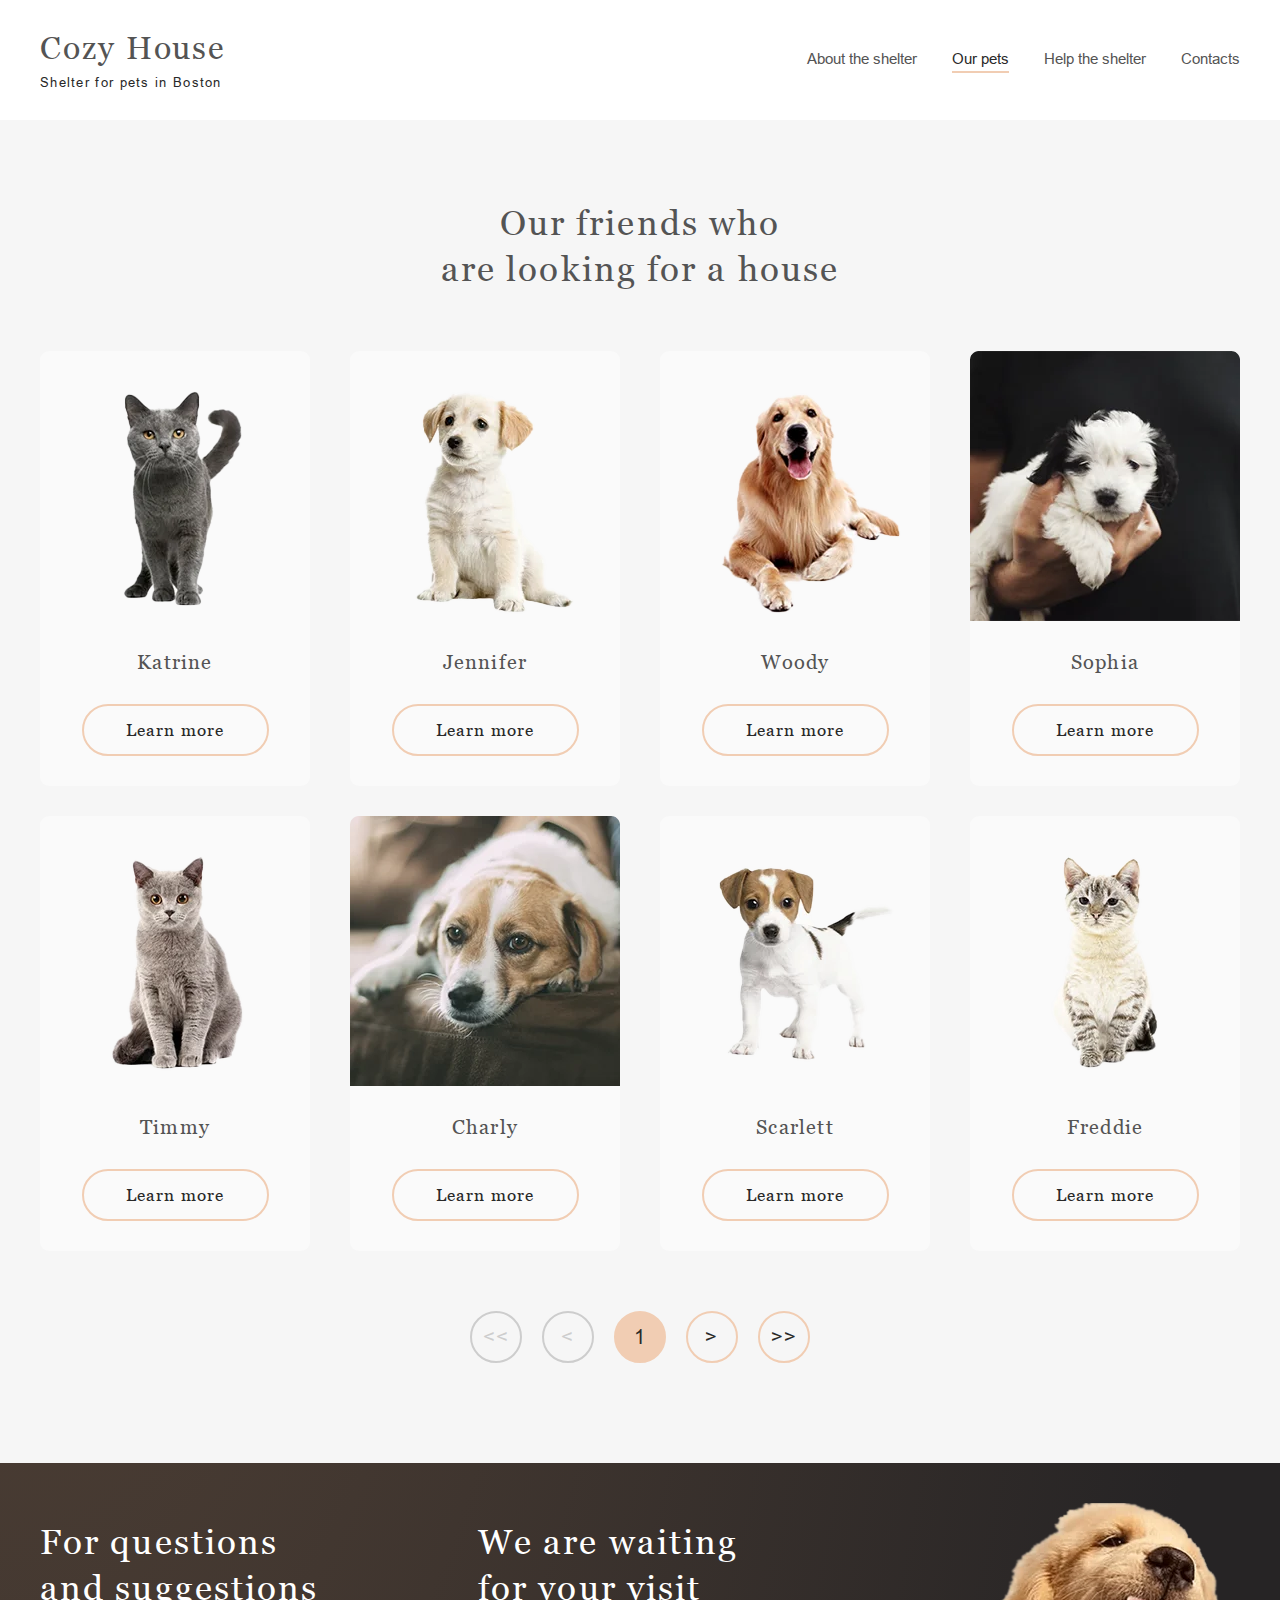
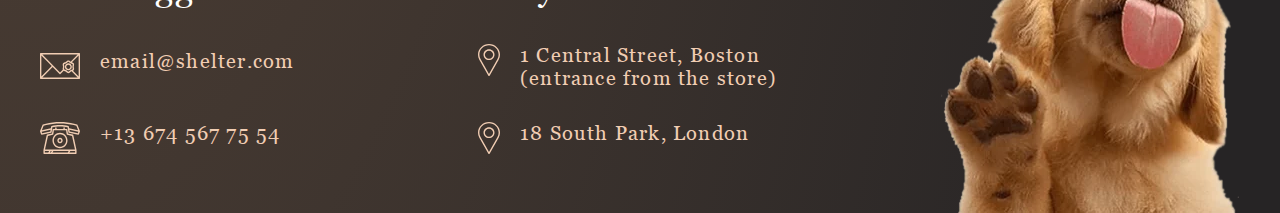
==== commit e17de911: "feat: finish slider on main page" ====
--- a/pages/pets/index.html
+++ b/pages/pets/index.html
@@ -80,9 +80,9 @@
               <div class="btn btn--transparent"><a href="javascript:void(0);" class="btn__link">Learn more</a></div>
             </div>
             <div class="body-gallery__card" data-name="Freddie">
+              <img src="../../assets/images/pets-freddie_no-bg.webp" alt="Freddie" class="body-gallery__picture">
               <h4 class="body-gallery__title">Freddie</h4>
               <div class="btn btn--transparent"><a href="javascript:void(0);" class="btn__link">Learn more</a></div>
-              <img src="../../assets/images/pets-fredie_no-bg.webp" alt="Freddie" class="body-gallery__picture">
             </div>
           </div>
           <div class="gallery__controls">
@@ -172,5 +172,4 @@
 
   <script src="./script.js"></script>
 </body>
-
-</html>+</html>
--- a/pages/pets/css/style.css
+++ b/pages/pets/css/style.css
@@ -1,26 +1,26 @@
 @font-face {
   font-family: Arial-regular;
-  src: url("/janchorny-JSFE2022Q1/shelter/assets/fonts/Arial/Arial_regular.ttf");
+  src: url("../../../assets/fonts/Arial/Arial_regular.ttf");
 }
 
 @font-face {
   font-family: Arial-italic;
-  src: url("/janchorny-JSFE2022Q1/shelter/assets/fonts/Arial/Arial_italic.ttf");
+  src: url("../../../assets/fonts/Arial/Arial_italic.ttf");
 }
 
 @font-face {
   font-family: Georgia-regular;
-  src: url("/janchorny-JSFE2022Q1/shelter/assets/fonts/Georgia/georgia_regular.ttf");
+  src: url("../../../assets/fonts/Georgia/georgia_regular.ttf");
 }
 
 @font-face {
   font-family: Georgia-bold;
-  src: url("/janchorny-JSFE2022Q1/shelter/assets/fonts/Georgia/georgia_bold.ttf");
+  src: url("../../../assets/fonts/Georgia/georgia_bold.ttf");
 }
 
 @font-face {
   font-family: Georgia-italic;
-  src: url("/janchorny-JSFE2022Q1/shelter/assets/fonts/Georgia/georgia_italic.ttf");
+  src: url("../../../assets/fonts/Georgia/georgia_italic.ttf");
 }
 
 /*! normalize.css v8.0.1 | MIT License | github.com/necolas/normalize.css */
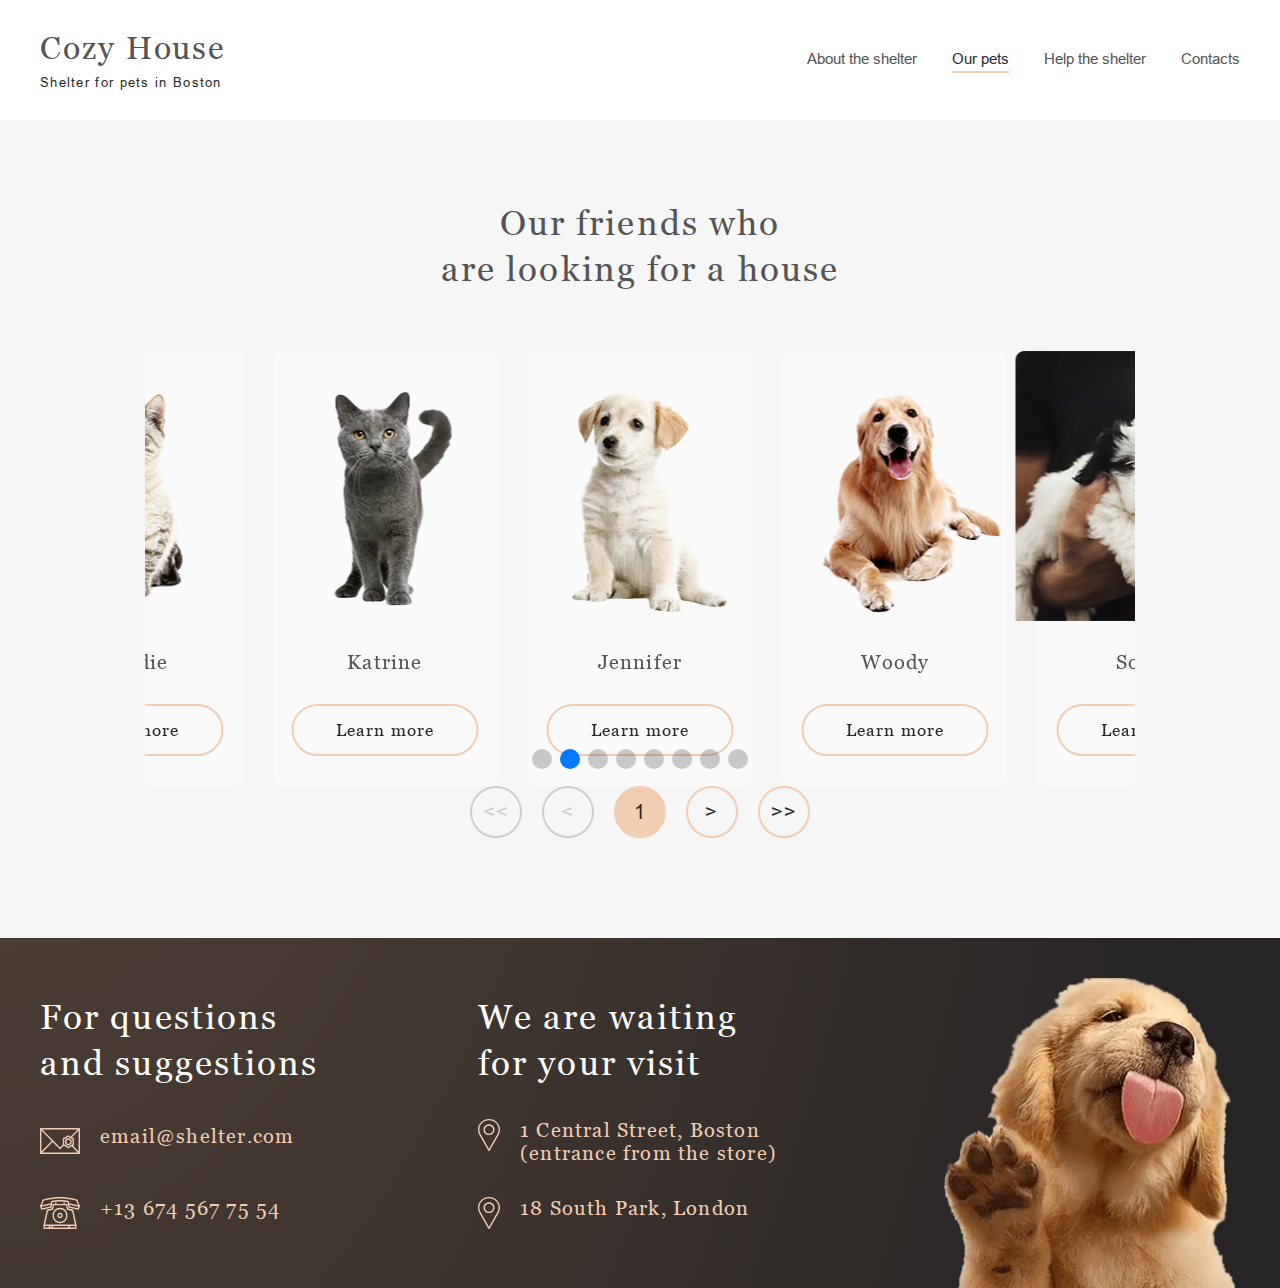
==== commit 49c58aa8: "feat: add basic slider options to pets page" ====
--- a/pages/pets/index.html
+++ b/pages/pets/index.html
@@ -8,6 +8,8 @@
   <link rel="icon" href="../../assets/images/favicon--pets2.ico">
   <link rel="stylesheet" href="./css/style.css">
   <title>Pets</title>
+  <link rel="stylesheet" href="https://cdn.jsdelivr.net/npm/swiper@8/swiper-bundle.min.css" />
+  <script src="https://cdn.jsdelivr.net/npm/swiper@8/swiper-bundle.min.js"></script>
 </head>
 
 <body>
@@ -39,52 +41,62 @@
     <main class="main">
       <section class="gallery">
         <div class="gallery__container container">
+
           <h3 class="gallery__title">
             Our friends who<br />
             are looking for a house
           </h3>
-          <div class="gallery__body body-gallery">				
-            <div class="body-gallery__card" data-name="Katrine">
-              <img src="../../assets/images/pets-katrine_no_bg.webp" alt="Katrine" class="body-gallery__picture">
-              <h4 class="body-gallery__title">Katrine</h4>
-              <div class="btn btn--transparent"><a href="javascript:void(0);" class="btn__link">Learn more</a></div>
+
+          <div class="swiper">
+            <div class="gallery__body body-gallery swiper-wrapper">				
+              <div class="body-gallery__card swiper-slide" data-name="Katrine" data-hash="slide1">
+                <img src="../../assets/images/pets-katrine_no_bg.webp" alt="Katrine" class="body-gallery__picture">
+                <h4 class="body-gallery__title">Katrine</h4>
+                <div class="btn btn--transparent"><a href="javascript:void(0);" class="btn__link">Learn more</a></div>
+              </div>
+              <div class="body-gallery__card swiper-slide" data-name="Jennifer" data-hash="slide2">
+                <img src="../../assets/images/pets-jennifer_no_bg.webp" alt="Jennifer" class="body-gallery__picture">
+                <h4 class="body-gallery__title">Jennifer</h4>
+                <div class="btn btn--transparent jennifer-button"><a href="javascript:void(0);" class="btn__link">Learn more</a></div>
+              </div>
+              <div class="body-gallery__card swiper-slide" data-name="Woody" data-hash="slide3">
+                <img src="../../assets/images/pets-woody_no_bg.webp" alt="Woody" class="body-gallery__picture">
+                <h4 class="body-gallery__title">Woody</h4>
+                <div class="btn btn--transparent"><a href="javascript:void(0);" class="btn__link">Learn more</a></div>
+              </div>
+              <div class="body-gallery__card swiper-slide" data-name="Sophia" data-hash="slide4">
+                <img src="../../assets/images/pets-sophia.webp" alt="Sophia" class="body-gallery__picture">
+                <h4 class="body-gallery__title">Sophia</h4>
+                <div class="btn btn--transparent"><a href="javascript:void(0);" class="btn__link">Learn more</a></div>
+              </div>
+              <div class="body-gallery__card swiper-slide" data-name="Timmy" data-hash="slide5">
+                <img src="../../assets/images/pets-timmy_no-bg.webp" alt="Timmy" class="body-gallery__picture">
+                <h4 class="body-gallery__title">Timmy</h4>
+                <div class="btn btn--transparent"><a href="javascript:void(0);" class="btn__link">Learn more</a></div>
+              </div>
+              <div class="body-gallery__card swiper-slide" data-name="Charly" data-hash="slide6">
+                <img src="../../assets/images/pets-charly.webp" alt="Charly" class="body-gallery__picture">
+                <h4 class="body-gallery__title">Charly</h4>
+                <div class="btn btn--transparent"><a href="javascript:void(0);" class="btn__link">Learn more</a></div>
+              </div>
+              <div class="body-gallery__card swiper-slide" data-name="Scarlett" data-hash="slide7">
+                <img src="../../assets/images/pets-scarlet_no-bg.webp" alt="Scarlett" class="body-gallery__picture">
+                <h4 class="body-gallery__title">Scarlett</h4>
+                <div class="btn btn--transparent"><a href="javascript:void(0);" class="btn__link">Learn more</a></div>
+              </div>
+              <div class="body-gallery__card swiper-slide" data-name="Freddie" data-hash="slide8">
+                <img src="../../assets/images/pets-freddie_no-bg.webp" alt="Freddie" class="body-gallery__picture">
+                <h4 class="body-gallery__title">Freddie</h4>
+                <div class="btn btn--transparent"><a href="javascript:void(0);" class="btn__link">Learn more</a></div>
+              </div>
             </div>
-            <div class="body-gallery__card" data-name="Jennifer">
-              <img src="../../assets/images/pets-jennifer_no_bg.webp" alt="Jennifer" class="body-gallery__picture">
-              <h4 class="body-gallery__title">Jennifer</h4>
-              <div class="btn btn--transparent jennifer-button"><a href="javascript:void(0);" class="btn__link">Learn more</a></div>
-            </div>
-            <div class="body-gallery__card" data-name="Woody">
-              <img src="../../assets/images/pets-woody_no_bg.webp" alt="Woody" class="body-gallery__picture">
-              <h4 class="body-gallery__title">Woody</h4>
-              <div class="btn btn--transparent"><a href="javascript:void(0);" class="btn__link">Learn more</a></div>
-            </div>
-            <div class="body-gallery__card" data-name="Sophia">
-              <img src="../../assets/images/pets-sophia.webp" alt="Sophia" class="body-gallery__picture">
-              <h4 class="body-gallery__title">Sophia</h4>
-              <div class="btn btn--transparent"><a href="javascript:void(0);" class="btn__link">Learn more</a></div>
-            </div>
-            <div class="body-gallery__card" data-name="Timmy">
-              <img src="../../assets/images/pets-timmy_no-bg.webp" alt="Timmy" class="body-gallery__picture">
-              <h4 class="body-gallery__title">Timmy</h4>
-              <div class="btn btn--transparent"><a href="javascript:void(0);" class="btn__link">Learn more</a></div>
-            </div>
-            <div class="body-gallery__card" data-name="Charly">
-              <img src="../../assets/images/pets-charly.webp" alt="Charly" class="body-gallery__picture">
-              <h4 class="body-gallery__title">Charly</h4>
-              <div class="btn btn--transparent"><a href="javascript:void(0);" class="btn__link">Learn more</a></div>
-            </div>
-            <div class="body-gallery__card" data-name="Scarlett">
-              <img src="../../assets/images/pets-scarlet_no-bg.webp" alt="Scarlett" class="body-gallery__picture">
-              <h4 class="body-gallery__title">Scarlett</h4>
-              <div class="btn btn--transparent"><a href="javascript:void(0);" class="btn__link">Learn more</a></div>
-            </div>
-            <div class="body-gallery__card" data-name="Freddie">
-              <img src="../../assets/images/pets-freddie_no-bg.webp" alt="Freddie" class="body-gallery__picture">
-              <h4 class="body-gallery__title">Freddie</h4>
-              <div class="btn btn--transparent"><a href="javascript:void(0);" class="btn__link">Learn more</a></div>
-            </div>
+
+            <div class="swiper-pagination"></div>
+
           </div>
+
+
+
           <div class="gallery__controls">
             <div class="arrow arrow--previos">&lt;&lt;</div>
             <div class="arrow arrow--previos">&lt;</div>
@@ -92,6 +104,7 @@
             <div class="arrow arrow--further">&gt;</div>
             <div class="arrow arrow--further">&gt;&gt;</div>
           </div>
+
         </div>
       </section>
     </main>
--- a/pages/pets/css/style.css
+++ b/pages/pets/css/style.css
@@ -745,6 +745,10 @@
   }
 }
 
+.gallery__container {
+  min-width: 0;
+}
+
 .gallery__title {
   font-family: Georgia-regular;
   font-style: normal;
@@ -783,53 +787,6 @@
 @media (max-width: 375px) {
   .gallery__controls {
     gap: 10px;
-  }
-}
-
-.body-gallery {
-  display: -ms-grid;
-  display: grid;
-  -ms-grid-columns: (1fr)[4];
-      grid-template-columns: repeat(4, 1fr);
-  row-gap: 30px;
-  -webkit-column-gap: 40px;
-          column-gap: 40px;
-  margin-bottom: 60px;
-}
-
-@media (max-width: 1279px) {
-  .body-gallery {
-    -ms-grid-columns: (1fr)[3];
-        grid-template-columns: repeat(3, 1fr);
-    margin: 0px 20px;
-    max-height: 1365px;
-    overflow: hidden;
-    margin-bottom: 40px;
-  }
-}
-
-@media (max-width: 1030px) {
-  .body-gallery {
-    -ms-grid-columns: (1fr)[2];
-        grid-template-columns: repeat(2, 1fr);
-    margin: 0px 50px;
-    margin-bottom: 40px;
-  }
-}
-
-@media (max-width: 767px) {
-  .body-gallery {
-    -ms-grid-columns: (1fr)[1];
-        grid-template-columns: repeat(1, 1fr);
-    margin: 0px 15px;
-    margin-bottom: 40px;
-  }
-}
-
-@media (max-width: 320px) {
-  .body-gallery {
-    margin: 0px 15px;
-    margin-bottom: 40px;
   }
 }
 
@@ -1162,6 +1119,26 @@
   z-index: 2;
 }
 
+/*--------------slider----------------*/
+.swiper {
+  max-width: 990px;
+}
+
+.swiper {
+  z-index: auto !important;
+}
+
+.swiper-wrapper {
+  z-index: auto !important;
+}
+
+.swiper .swiper-pagination-bullet {
+  width: 20px;
+  height: 20px;
+  line-height: 20px;
+  font-size: 14px;
+}
+
 /*----------------Footer-----------------------*/
 .footer {
   padding: 40px 0 0 0;
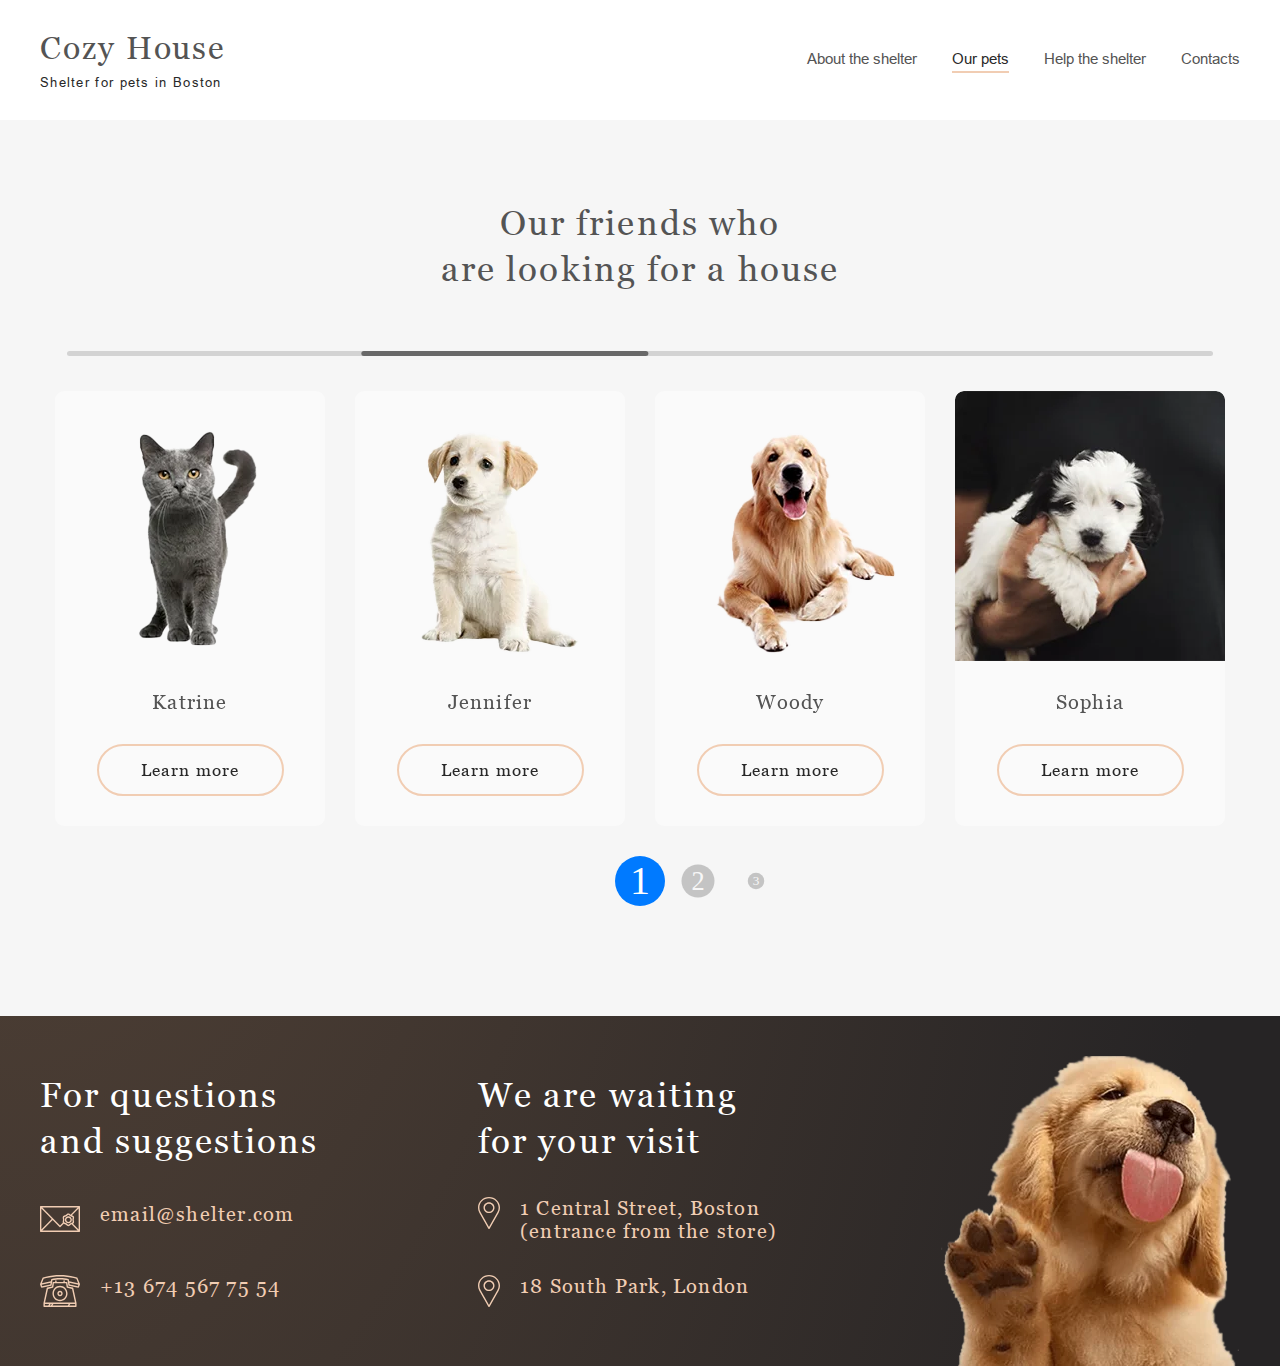
==== commit fde4e412: "feat: add slider with pagination to pets page" ====
--- a/pages/pets/index.html
+++ b/pages/pets/index.html
@@ -48,6 +48,8 @@
           </h3>
 
           <div class="swiper">
+            <div class="swiper-scrollbar swiper-scrollbar-drag"></div>
+
             <div class="gallery__body body-gallery swiper-wrapper">				
               <div class="body-gallery__card swiper-slide" data-name="Katrine" data-hash="slide1">
                 <img src="../../assets/images/pets-katrine_no_bg.webp" alt="Katrine" class="body-gallery__picture">
@@ -93,16 +95,6 @@
 
             <div class="swiper-pagination"></div>
 
-          </div>
-
-
-
-          <div class="gallery__controls">
-            <div class="arrow arrow--previos">&lt;&lt;</div>
-            <div class="arrow arrow--previos">&lt;</div>
-            <div class="arrow arrow--actual">1</div>
-            <div class="arrow arrow--further">&gt;</div>
-            <div class="arrow arrow--further">&gt;&gt;</div>
           </div>
 
         </div>
--- a/pages/pets/css/style.css
+++ b/pages/pets/css/style.css
@@ -493,10 +493,11 @@
 
 /*----------------Header-----------------------*/
 .header {
-  padding: 30px 40px;
+  padding: 30px 40px 20px 15px;
   background: #ffffff;
   position: -webkit-sticky;
   position: sticky;
+  z-index: 4;
   top: 0px;
 }
 
@@ -747,6 +748,7 @@
 
 .gallery__container {
   min-width: 0;
+  text-align: center;
 }
 
 .gallery__title {
@@ -791,6 +793,8 @@
 }
 
 .body-gallery__card {
+  max-width: 270px;
+  overflow: hidden;
   background: #FAFAFA;
   display: -webkit-box;
   display: -ms-flexbox;
@@ -822,6 +826,10 @@
   background: #FDDCC4;
 }
 
+.body-gallery__picture {
+  max-width: 100%;
+}
+
 .body-gallery__title {
   font-family: Georgia-regular;
   font-style: normal;
@@ -832,50 +840,21 @@
   color: #545454;
 }
 
-.arrow {
-  width: 52px;
-  height: 52px;
-  display: -webkit-box;
-  display: -ms-flexbox;
-  display: flex;
-  -webkit-box-align: center;
-      -ms-flex-align: center;
-          align-items: center;
-  -webkit-box-pack: center;
-      -ms-flex-pack: center;
-          justify-content: center;
-  -webkit-box-sizing: border-box;
-          box-sizing: border-box;
-  border-radius: 100px;
-  font-family: Arial-regular;
-  font-style: normal;
-  font-weight: 400;
-  font-size: 1.25rem;
-  line-height: 115%;
-  letter-spacing: 0.06em;
-  border: 2px solid #F1CDB3;
-  color: #292929;
-}
-
-.arrow--previos {
-  color: #CDCDCD;
-  border: 2px solid #CDCDCD;
-}
-
-.arrow--actual {
-  background: #F1CDB3;
-}
-
-.arrow--further {
-  border: 2px solid #F1CDB3;
-}
-
-.arrow--further:hover {
-  background: #FDDCC4;
-  border: none;
-  cursor: pointer;
-}
-
+@media (max-width: 488px) {
+  .body-gallery__card .btn__link {
+    visibility: hidden;
+    position: relative;
+  }
+  .body-gallery__card .btn__link:after {
+    visibility: visible;
+    position: absolute;
+    top: 0;
+    left: 25%;
+    content: "More";
+  }
+}
+
+/*--------------popup----------------*/
 .popup {
   position: fixed;
   width: 100%;
@@ -1006,6 +985,7 @@
 @media (max-width: 440px) {
   .popup__description {
     padding: 10px;
+    word-break: break-all;
   }
 }
 
@@ -1121,22 +1101,32 @@
 
 /*--------------slider----------------*/
 .swiper {
-  max-width: 990px;
-}
-
-.swiper {
-  z-index: auto !important;
+  max-width: 1170px;
+  z-index: 0 !important;
 }
 
 .swiper-wrapper {
-  z-index: auto !important;
+  z-index: 0 !important;
+  margin-top: 40px;
+  margin-bottom: 90px;
 }
 
 .swiper .swiper-pagination-bullet {
-  width: 20px;
-  height: 20px;
-  line-height: 20px;
-  font-size: 14px;
+  width: 50px;
+  height: 50px;
+  line-height: 50px;
+  font-size: 40px;
+  font-weight: 500;
+  color: #fff;
+}
+
+.swiper-scrollbar-drag {
+  cursor: pointer;
+}
+
+.swiper-horizontal > .swiper-scrollbar,
+.swiper-scrollbar.swiper-scrollbar-horizontal {
+  background: lightgray;
 }
 
 /*----------------Footer-----------------------*/
